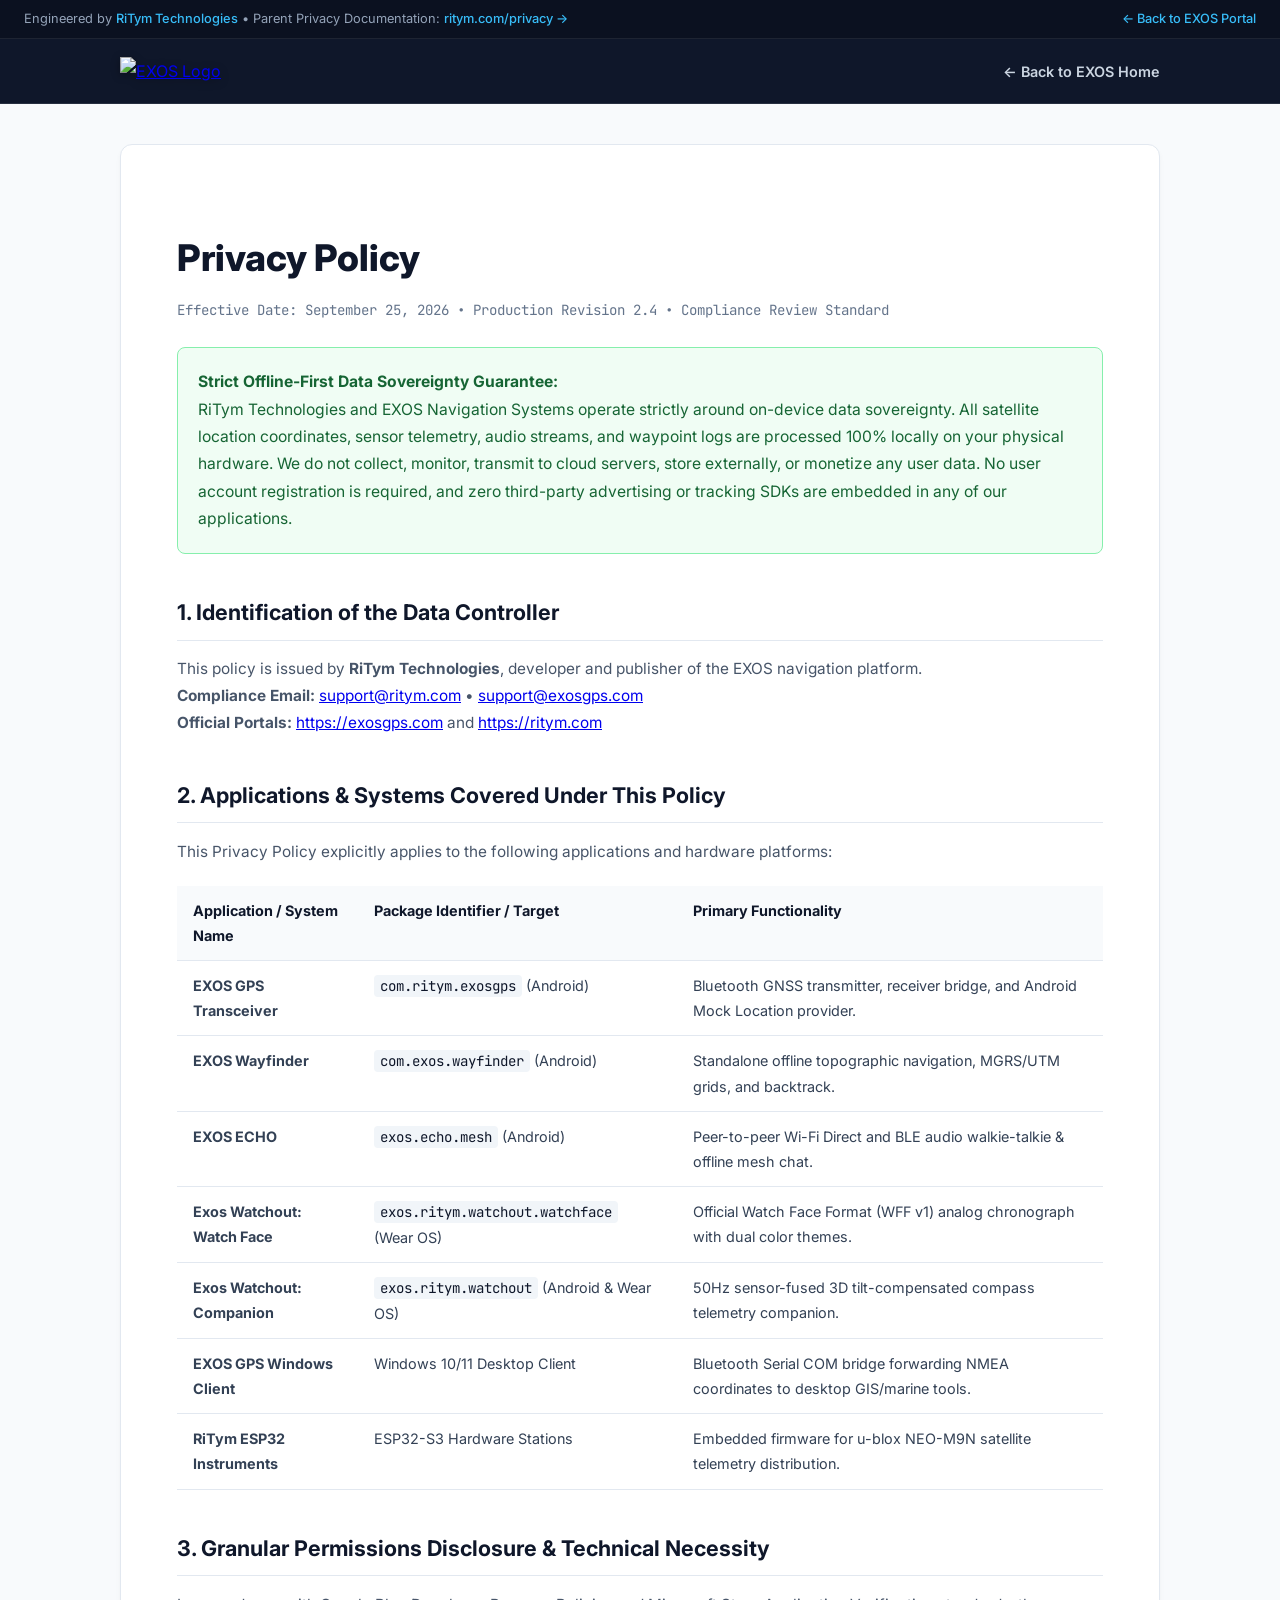
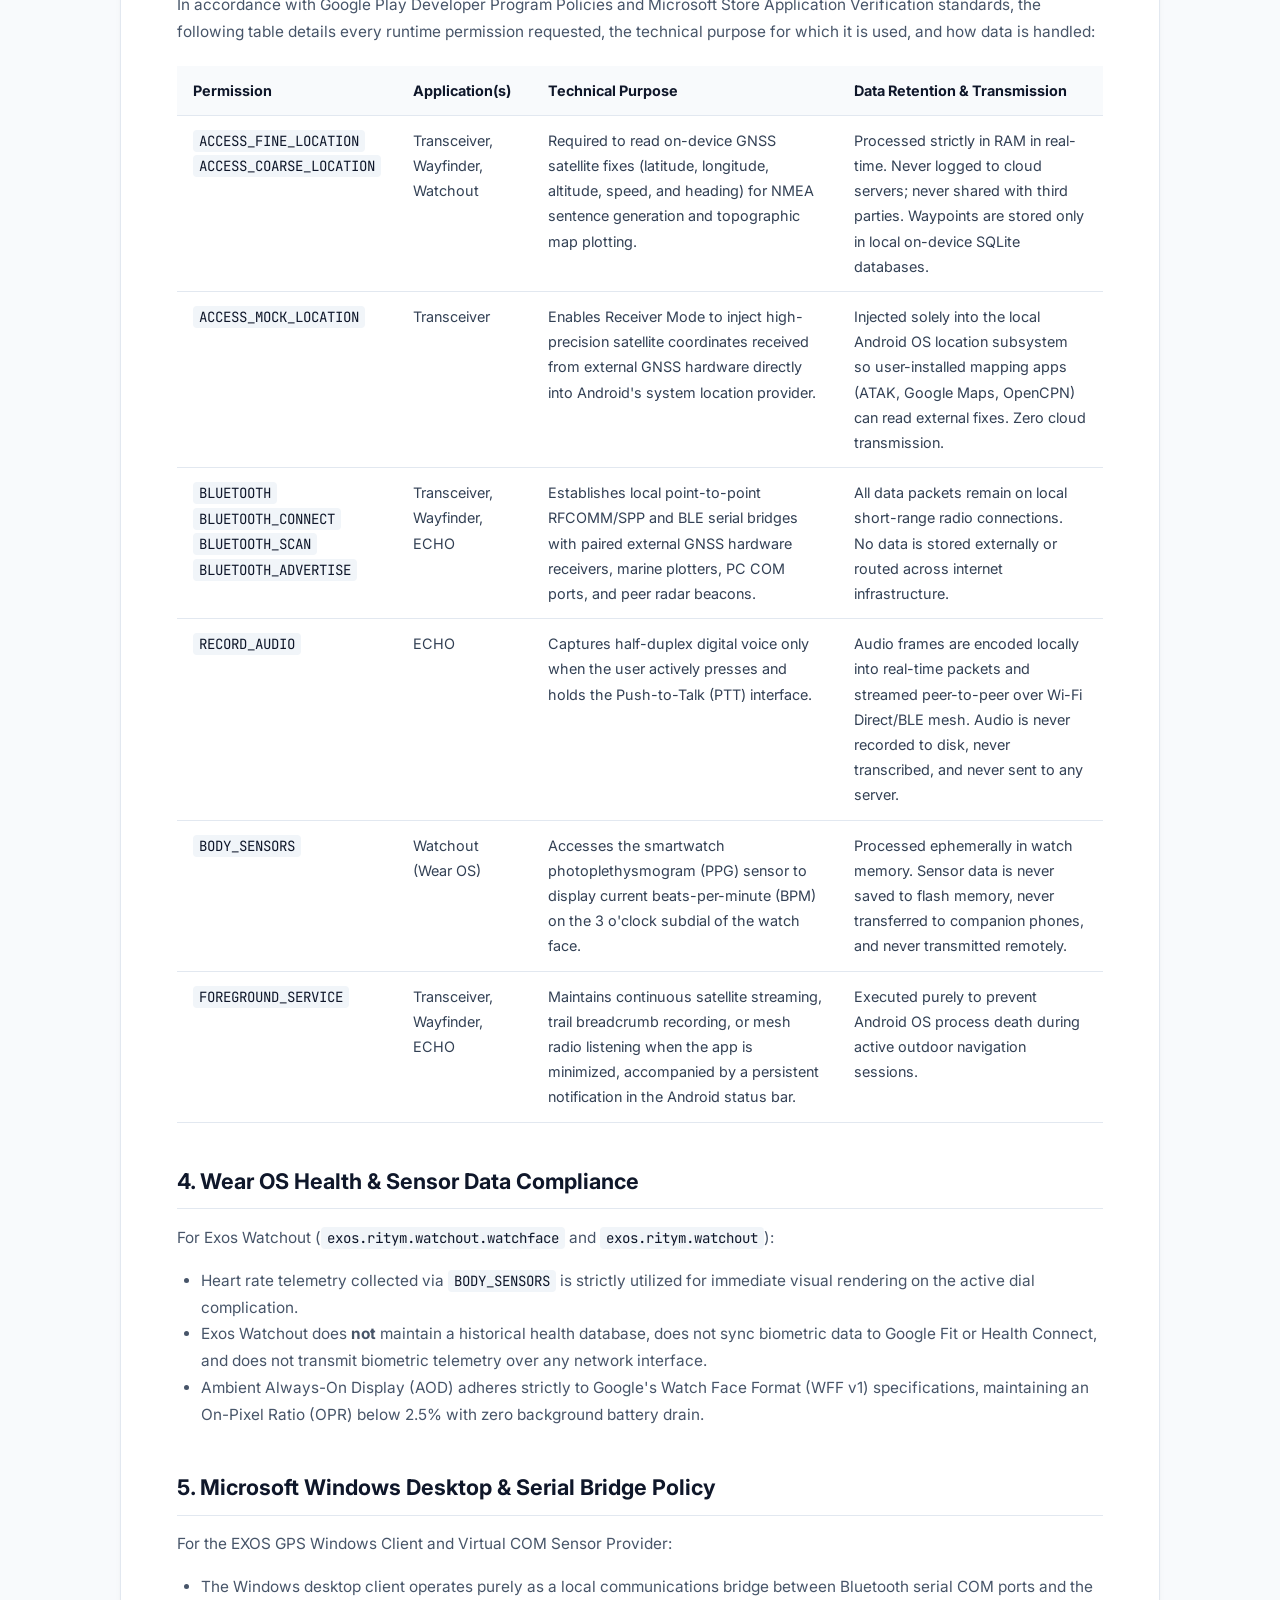
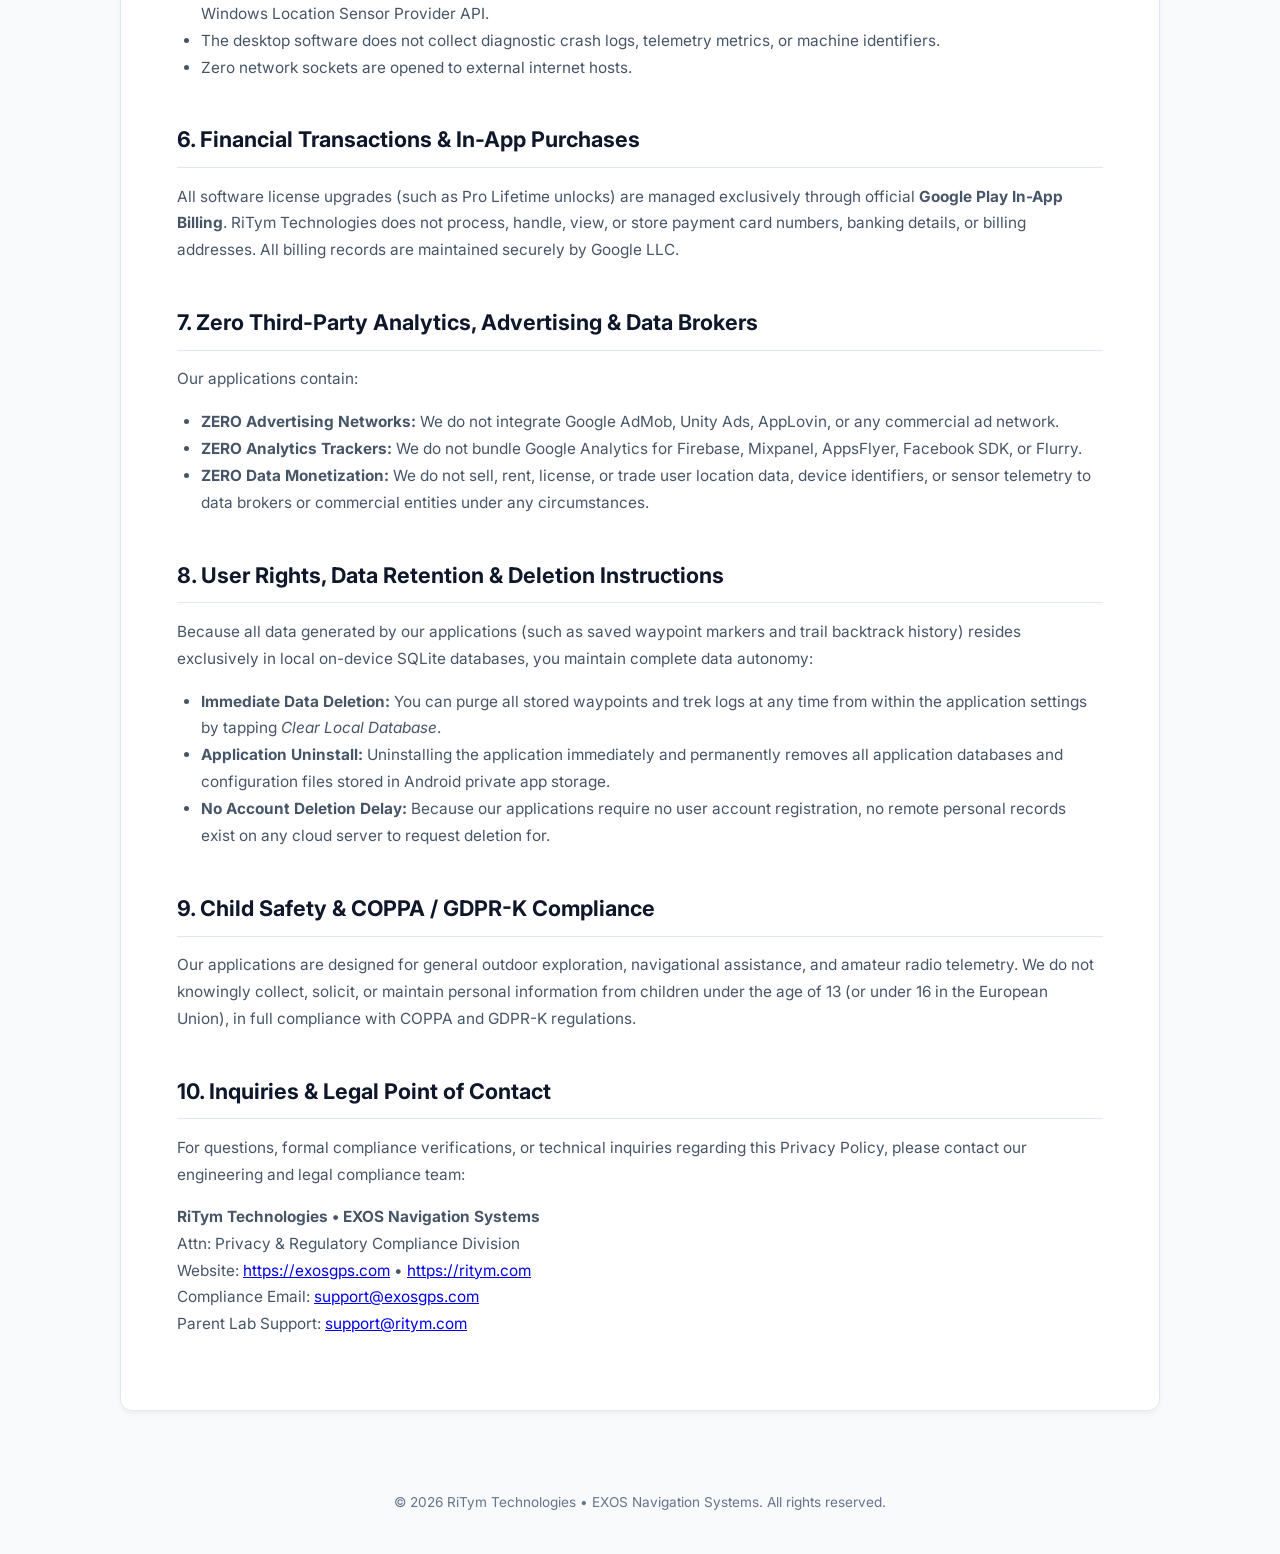
==== privacy/index.html @ 60f0d751 "Enhance logo sizing and readability of Advanced Navigation Systems subtext" ====
<!DOCTYPE html>
<html lang="en">
<head>
  <meta charset="UTF-8">
  <meta name="viewport" content="width=device-width, initial-scale=1.0, maximum-scale=5.0, viewport-fit=cover">
  <title>Privacy Policy | EXOS Navigation Systems & RiTym Technologies</title>
  <meta name="description" content="Official Privacy Policy for EXOS Navigation Systems and RiTym Technologies. Formatted for compliance with Google Play Developer Policies, Wear OS Data Policy, and Microsoft standards.">
  <link rel="icon" type="image/png" href="assets/exos_logo_dark.png">
  <link rel="preconnect" href="https://fonts.googleapis.com">
  <link rel="preconnect" href="https://fonts.gstatic.com" crossorigin>
  <link href="https://fonts.googleapis.com/css2?family=Inter:wght@400;500;600;700;800&family=JetBrains+Mono:wght@400;500;600&display=swap" rel="stylesheet">
  <style>
    *, *::before, *::after { box-sizing: border-box; }
    body { font-family: 'Inter', sans-serif; line-height: 1.75; color: #334155; margin: 0; padding: 0; background-color: #f8fafc; -webkit-font-smoothing: antialiased; }
    .top-bar { background-color: #0b1120; color: #94a3b8; font-size: 0.8rem; padding: 8px 24px; border-bottom: 1px solid rgba(255,255,255,0.08); display: flex; justify-content: space-between; align-items: center; }
    .top-bar a { color: #38bdf8; text-decoration: none; font-weight: 500; }
    .header { background: #0f172a; color: #fff; padding: 18px 24px; border-bottom: 1px solid rgba(255,255,255,0.1); }
    .header-container { max-width: 1040px; margin: 0 auto; display: flex; align-items: center; justify-content: space-between; }
    .header img { height: 48px; filter: drop-shadow(0 2px 4px rgba(0,0,0,0.35)); }
    .content-wrap { max-width: 1040px; margin: 40px auto; background: #fff; padding: 56px; border-radius: 12px; border: 1px solid #e2e8f0; box-shadow: 0 4px 6px -1px rgba(0,0,0,0.05); }
    h1 { color: #0f172a; font-size: 2.3rem; margin-bottom: 8px; font-weight: 800; }
    .meta-badge { color: #64748b; font-size: 0.88rem; margin-bottom: 24px; display: block; font-family: 'JetBrains Mono', monospace; }
    h2 { color: #0f172a; font-size: 1.35rem; margin-top: 40px; margin-bottom: 14px; border-bottom: 1px solid #e2e8f0; padding-bottom: 8px; }
    p, li { font-size: 0.96rem; color: #475569; }
    ul { padding-left: 24px; margin-bottom: 20px; }
    .guarantee-box { background: #f0fdf4; border: 1px solid #86efac; border-radius: 8px; padding: 20px; margin: 24px 0; color: #166534; font-size: 0.98rem; }
    .table-wrap { overflow-x: auto; margin: 20px 0; -webkit-overflow-scrolling: touch; }
    table { width: 100%; border-collapse: collapse; text-align: left; font-size: 0.9rem; min-width: 620px; }
    th, td { padding: 12px 16px; border-bottom: 1px solid #e2e8f0; vertical-align: top; }
    th { background: #f8fafc; font-weight: 700; color: #0f172a; }
    code { font-family: 'JetBrains Mono', monospace; background: #f1f5f9; padding: 2px 6px; border-radius: 4px; font-size: 0.88rem; color: #0f172a; }
    .footer { text-align: center; padding: 40px 20px; font-size: 0.85rem; color: #64748b; }
    @media (max-width: 768px) {
      .top-bar { flex-direction: column; gap: 4px; text-align: center; }
      .content-wrap { padding: 24px 16px; margin: 20px 12px; }
      h1 { font-size: 1.8rem; }
      .header img { height: 38px; }
    }
  </style>
</head>
<body>
  <div class="top-bar">
    <div>
      <span>Engineered by </span><a href="https://ritym.com" target="_blank">RiTym Technologies</a><span> &bull; Parent Privacy Documentation: </span><a href="https://ritym.com/privacy.html" target="_blank">ritym.com/privacy &rarr;</a>
    </div>
    <div>
      <a href="index.html">&larr; Back to EXOS Portal</a>
    </div>
  </div>
  <header class="header">
    <div class="header-container">
      <a href="index.html"><img src="assets/exos_logo_dark.png" alt="EXOS Logo"></a>
      <a href="index.html" style="color:#cbd5e1; text-decoration:none; font-size:0.9rem; font-weight:600;">&larr; Back to EXOS Home</a>
    </div>
  </header>

  <div class="content-wrap">
    <h1>Privacy Policy</h1>
    <span class="meta-badge">Effective Date: September 25, 2026 &bull; Production Revision 2.4 &bull; Compliance Review Standard</span>

    <div class="guarantee-box">
      <strong>Strict Offline-First Data Sovereignty Guarantee:</strong><br>
      RiTym Technologies and EXOS Navigation Systems operate strictly around on-device data sovereignty. All satellite location coordinates, sensor telemetry, audio streams, and waypoint logs are processed 100% locally on your physical hardware. We do not collect, monitor, transmit to cloud servers, store externally, or monetize any user data. No user account registration is required, and zero third-party advertising or tracking SDKs are embedded in any of our applications.
    </div>

    <h2>1. Identification of the Data Controller</h2>
    <p>
      This policy is issued by <strong>RiTym Technologies</strong>, developer and publisher of the EXOS navigation platform.<br>
      <strong>Compliance Email:</strong> <a href="mailto:support@ritym.com">support@ritym.com</a> &bull; <a href="mailto:support@exosgps.com">support@exosgps.com</a><br>
      <strong>Official Portals:</strong> <a href="https://exosgps.com">https://exosgps.com</a> and <a href="https://ritym.com">https://ritym.com</a>
    </p>

    <h2>2. Applications & Systems Covered Under This Policy</h2>
    <p>This Privacy Policy explicitly applies to the following applications and hardware platforms:</p>
    <div class="table-wrap">
      <table>
        <thead>
          <tr>
            <th>Application / System Name</th>
            <th>Package Identifier / Target</th>
            <th>Primary Functionality</th>
          </tr>
        </thead>
        <tbody>
          <tr>
            <td><strong>EXOS GPS Transceiver</strong></td>
            <td><code>com.ritym.exosgps</code> (Android)</td>
            <td>Bluetooth GNSS transmitter, receiver bridge, and Android Mock Location provider.</td>
          </tr>
          <tr>
            <td><strong>EXOS Wayfinder</strong></td>
            <td><code>com.exos.wayfinder</code> (Android)</td>
            <td>Standalone offline topographic navigation, MGRS/UTM grids, and backtrack.</td>
          </tr>
          <tr>
            <td><strong>EXOS ECHO</strong></td>
            <td><code>exos.echo.mesh</code> (Android)</td>
            <td>Peer-to-peer Wi-Fi Direct and BLE audio walkie-talkie & offline mesh chat.</td>
          </tr>
          <tr>
            <td><strong>Exos Watchout: Watch Face</strong></td>
            <td><code>exos.ritym.watchout.watchface</code> (Wear OS)</td>
            <td>Official Watch Face Format (WFF v1) analog chronograph with dual color themes.</td>
          </tr>
          <tr>
            <td><strong>Exos Watchout: Companion</strong></td>
            <td><code>exos.ritym.watchout</code> (Android & Wear OS)</td>
            <td>50Hz sensor-fused 3D tilt-compensated compass telemetry companion.</td>
          </tr>
          <tr>
            <td><strong>EXOS GPS Windows Client</strong></td>
            <td>Windows 10/11 Desktop Client</td>
            <td>Bluetooth Serial COM bridge forwarding NMEA coordinates to desktop GIS/marine tools.</td>
          </tr>
          <tr>
            <td><strong>RiTym ESP32 Instruments</strong></td>
            <td>ESP32-S3 Hardware Stations</td>
            <td>Embedded firmware for u-blox NEO-M9N satellite telemetry distribution.</td>
          </tr>
        </tbody>
      </table>
    </div>

    <h2>3. Granular Permissions Disclosure & Technical Necessity</h2>
    <p>In accordance with Google Play Developer Program Policies and Microsoft Store Application Verification standards, the following table details every runtime permission requested, the technical purpose for which it is used, and how data is handled:</p>

    <div class="table-wrap">
      <table>
        <thead>
          <tr>
            <th>Permission</th>
            <th>Application(s)</th>
            <th>Technical Purpose</th>
            <th>Data Retention & Transmission</th>
          </tr>
        </thead>
        <tbody>
          <tr>
            <td><code>ACCESS_FINE_LOCATION</code><br><code>ACCESS_COARSE_LOCATION</code></td>
            <td>Transceiver,<br>Wayfinder,<br>Watchout</td>
            <td>Required to read on-device GNSS satellite fixes (latitude, longitude, altitude, speed, and heading) for NMEA sentence generation and topographic map plotting.</td>
            <td>Processed strictly in RAM in real-time. Never logged to cloud servers; never shared with third parties. Waypoints are stored only in local on-device SQLite databases.</td>
          </tr>
          <tr>
            <td><code>ACCESS_MOCK_LOCATION</code></td>
            <td>Transceiver</td>
            <td>Enables Receiver Mode to inject high-precision satellite coordinates received from external GNSS hardware directly into Android's system location provider.</td>
            <td>Injected solely into the local Android OS location subsystem so user-installed mapping apps (ATAK, Google Maps, OpenCPN) can read external fixes. Zero cloud transmission.</td>
          </tr>
          <tr>
            <td><code>BLUETOOTH</code><br><code>BLUETOOTH_CONNECT</code><br><code>BLUETOOTH_SCAN</code><br><code>BLUETOOTH_ADVERTISE</code></td>
            <td>Transceiver,<br>Wayfinder,<br>ECHO</td>
            <td>Establishes local point-to-point RFCOMM/SPP and BLE serial bridges with paired external GNSS hardware receivers, marine plotters, PC COM ports, and peer radar beacons.</td>
            <td>All data packets remain on local short-range radio connections. No data is stored externally or routed across internet infrastructure.</td>
          </tr>
          <tr>
            <td><code>RECORD_AUDIO</code></td>
            <td>ECHO</td>
            <td>Captures half-duplex digital voice only when the user actively presses and holds the Push-to-Talk (PTT) interface.</td>
            <td>Audio frames are encoded locally into real-time packets and streamed peer-to-peer over Wi-Fi Direct/BLE mesh. Audio is never recorded to disk, never transcribed, and never sent to any server.</td>
          </tr>
          <tr>
            <td><code>BODY_SENSORS</code></td>
            <td>Watchout (Wear OS)</td>
            <td>Accesses the smartwatch photoplethysmogram (PPG) sensor to display current beats-per-minute (BPM) on the 3 o'clock subdial of the watch face.</td>
            <td>Processed ephemerally in watch memory. Sensor data is never saved to flash memory, never transferred to companion phones, and never transmitted remotely.</td>
          </tr>
          <tr>
            <td><code>FOREGROUND_SERVICE</code></td>
            <td>Transceiver,<br>Wayfinder,<br>ECHO</td>
            <td>Maintains continuous satellite streaming, trail breadcrumb recording, or mesh radio listening when the app is minimized, accompanied by a persistent notification in the Android status bar.</td>
            <td>Executed purely to prevent Android OS process death during active outdoor navigation sessions.</td>
          </tr>
        </tbody>
      </table>
    </div>

    <h2>4. Wear OS Health & Sensor Data Compliance</h2>
    <p>For Exos Watchout (<code>exos.ritym.watchout.watchface</code> and <code>exos.ritym.watchout</code>):</p>
    <ul>
      <li>Heart rate telemetry collected via <code>BODY_SENSORS</code> is strictly utilized for immediate visual rendering on the active dial complication.</li>
      <li>Exos Watchout does <strong>not</strong> maintain a historical health database, does not sync biometric data to Google Fit or Health Connect, and does not transmit biometric telemetry over any network interface.</li>
      <li>Ambient Always-On Display (AOD) adheres strictly to Google's Watch Face Format (WFF v1) specifications, maintaining an On-Pixel Ratio (OPR) below 2.5% with zero background battery drain.</li>
    </ul>

    <h2>5. Microsoft Windows Desktop & Serial Bridge Policy</h2>
    <p>For the EXOS GPS Windows Client and Virtual COM Sensor Provider:</p>
    <ul>
      <li>The Windows desktop client operates purely as a local communications bridge between Bluetooth serial COM ports and the Windows Location Sensor Provider API.</li>
      <li>The desktop software does not collect diagnostic crash logs, telemetry metrics, or machine identifiers.</li>
      <li>Zero network sockets are opened to external internet hosts.</li>
    </ul>

    <h2>6. Financial Transactions & In-App Purchases</h2>
    <p>All software license upgrades (such as Pro Lifetime unlocks) are managed exclusively through official <strong>Google Play In-App Billing</strong>. RiTym Technologies does not process, handle, view, or store payment card numbers, banking details, or billing addresses. All billing records are maintained securely by Google LLC.</p>

    <h2>7. Zero Third-Party Analytics, Advertising & Data Brokers</h2>
    <p>Our applications contain:</p>
    <ul>
      <li><strong>ZERO Advertising Networks:</strong> We do not integrate Google AdMob, Unity Ads, AppLovin, or any commercial ad network.</li>
      <li><strong>ZERO Analytics Trackers:</strong> We do not bundle Google Analytics for Firebase, Mixpanel, AppsFlyer, Facebook SDK, or Flurry.</li>
      <li><strong>ZERO Data Monetization:</strong> We do not sell, rent, license, or trade user location data, device identifiers, or sensor telemetry to data brokers or commercial entities under any circumstances.</li>
    </ul>

    <h2>8. User Rights, Data Retention & Deletion Instructions</h2>
    <p>Because all data generated by our applications (such as saved waypoint markers and trail backtrack history) resides exclusively in local on-device SQLite databases, you maintain complete data autonomy:</p>
    <ul>
      <li><strong>Immediate Data Deletion:</strong> You can purge all stored waypoints and trek logs at any time from within the application settings by tapping <em>Clear Local Database</em>.</li>
      <li><strong>Application Uninstall:</strong> Uninstalling the application immediately and permanently removes all application databases and configuration files stored in Android private app storage.</li>
      <li><strong>No Account Deletion Delay:</strong> Because our applications require no user account registration, no remote personal records exist on any cloud server to request deletion for.</li>
    </ul>

    <h2>9. Child Safety & COPPA / GDPR-K Compliance</h2>
    <p>Our applications are designed for general outdoor exploration, navigational assistance, and amateur radio telemetry. We do not knowingly collect, solicit, or maintain personal information from children under the age of 13 (or under 16 in the European Union), in full compliance with COPPA and GDPR-K regulations.</p>

    <h2>10. Inquiries & Legal Point of Contact</h2>
    <p>For questions, formal compliance verifications, or technical inquiries regarding this Privacy Policy, please contact our engineering and legal compliance team:</p>
    <p>
      <strong>RiTym Technologies &bull; EXOS Navigation Systems</strong><br>
      Attn: Privacy & Regulatory Compliance Division<br>
      Website: <a href="https://exosgps.com">https://exosgps.com</a> &bull; <a href="https://ritym.com">https://ritym.com</a><br>
      Compliance Email: <a href="mailto:support@exosgps.com">support@exosgps.com</a><br>
      Parent Lab Support: <a href="mailto:support@ritym.com">support@ritym.com</a>
    </p>
  </div>

  <footer class="footer">
    &copy; 2026 RiTym Technologies &bull; EXOS Navigation Systems. All rights reserved.
  </footer>
</body>
</html>
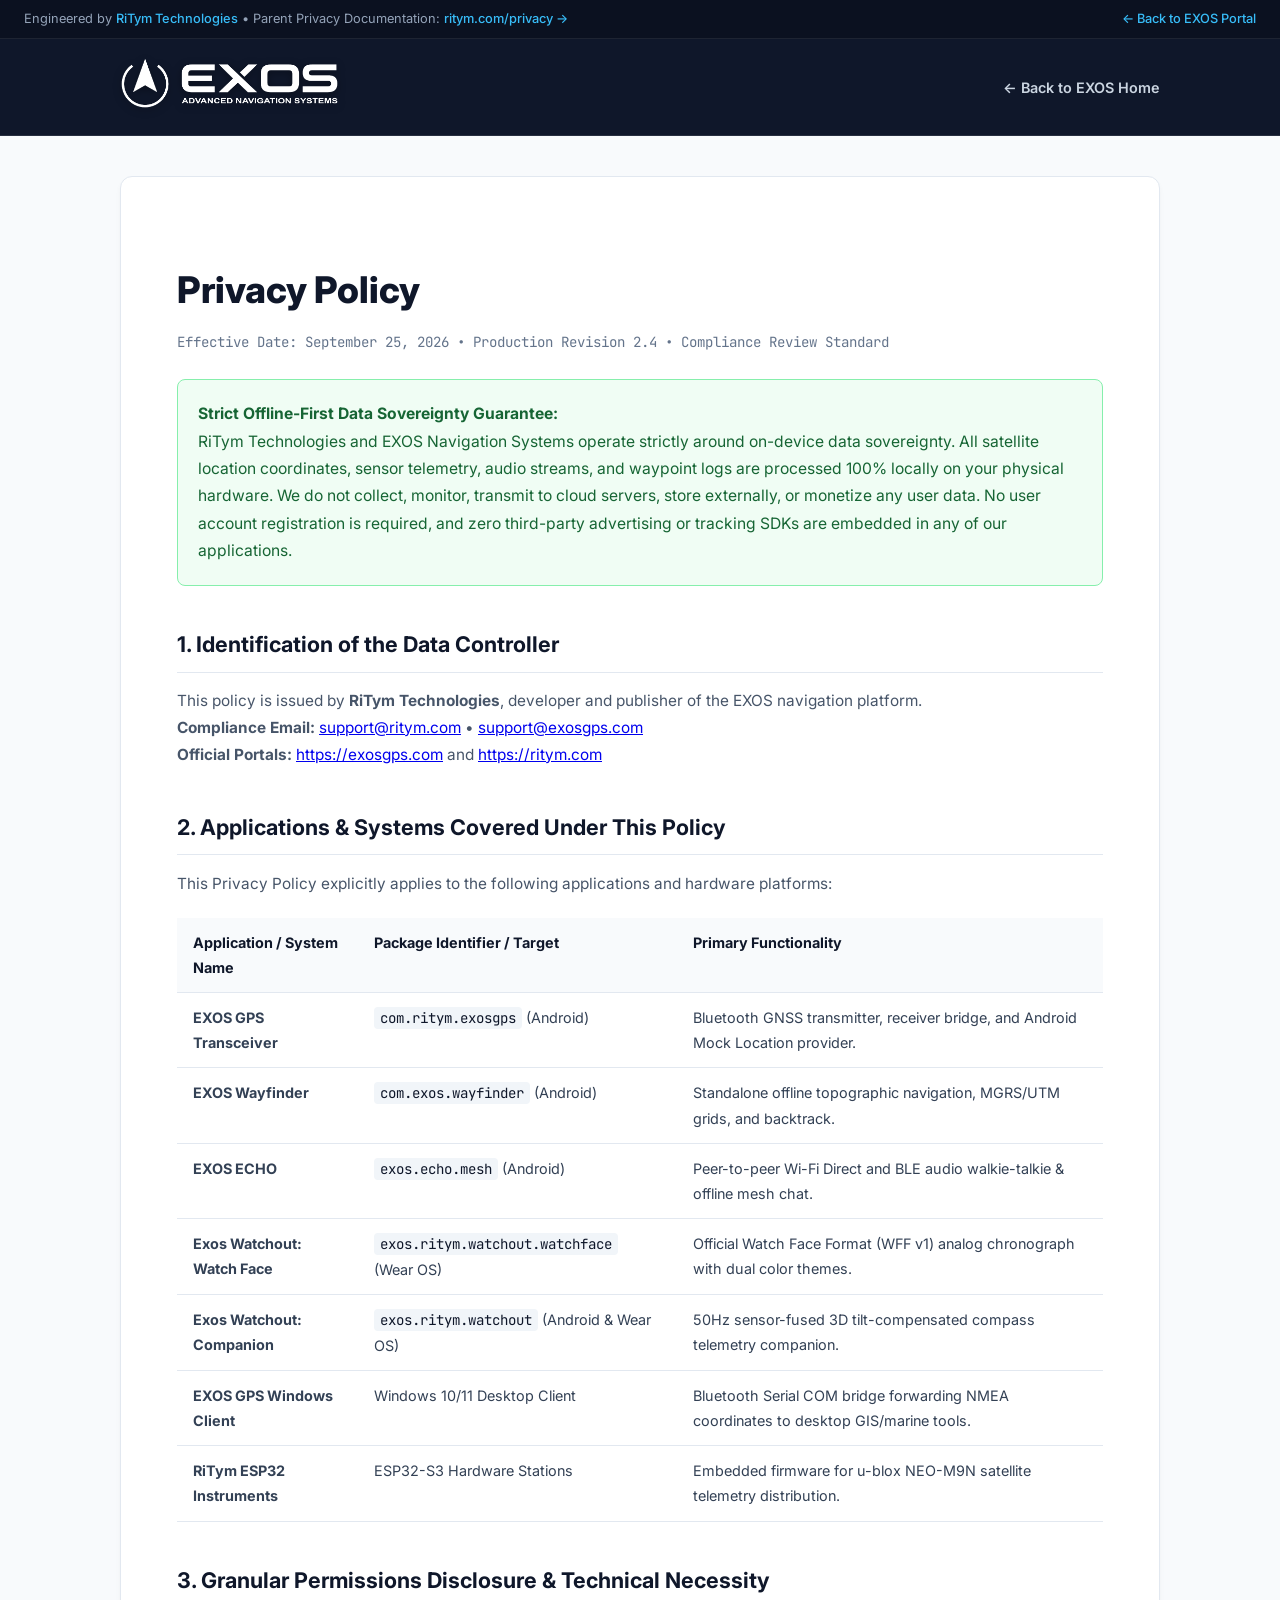
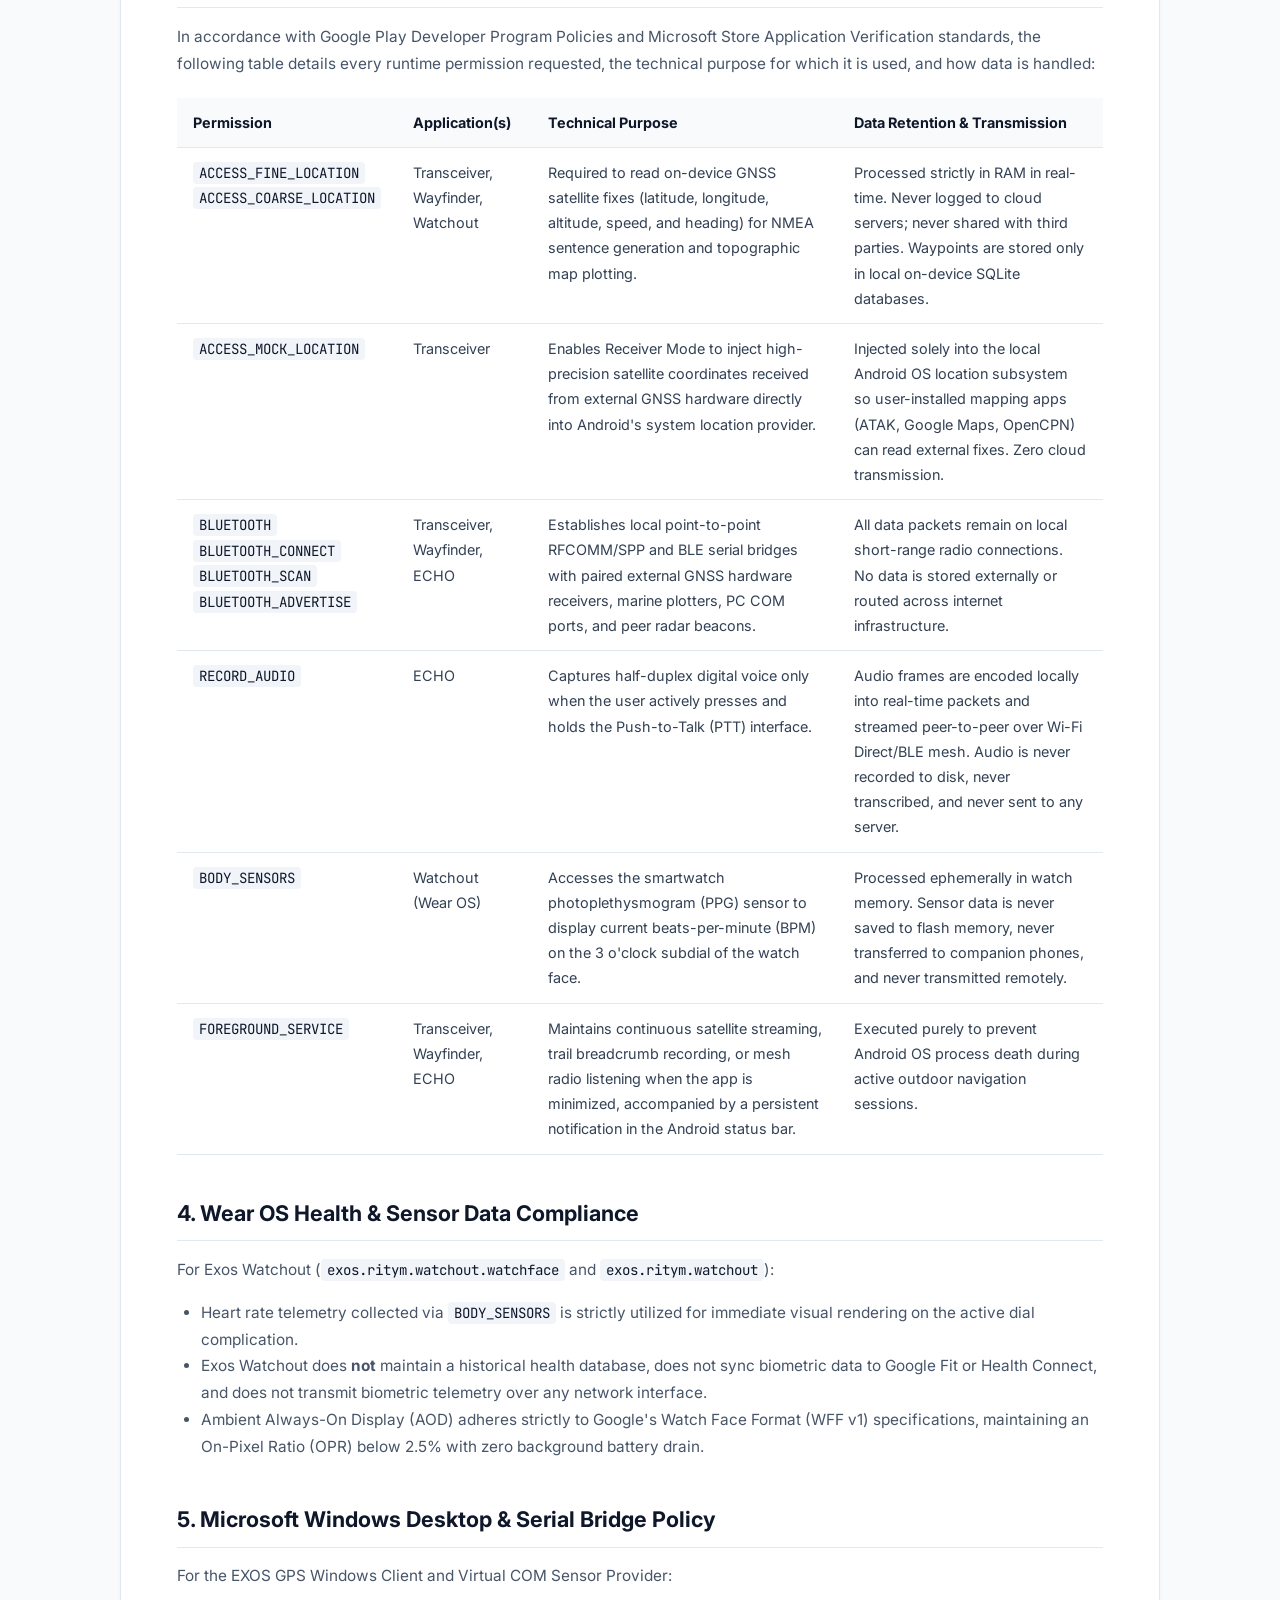
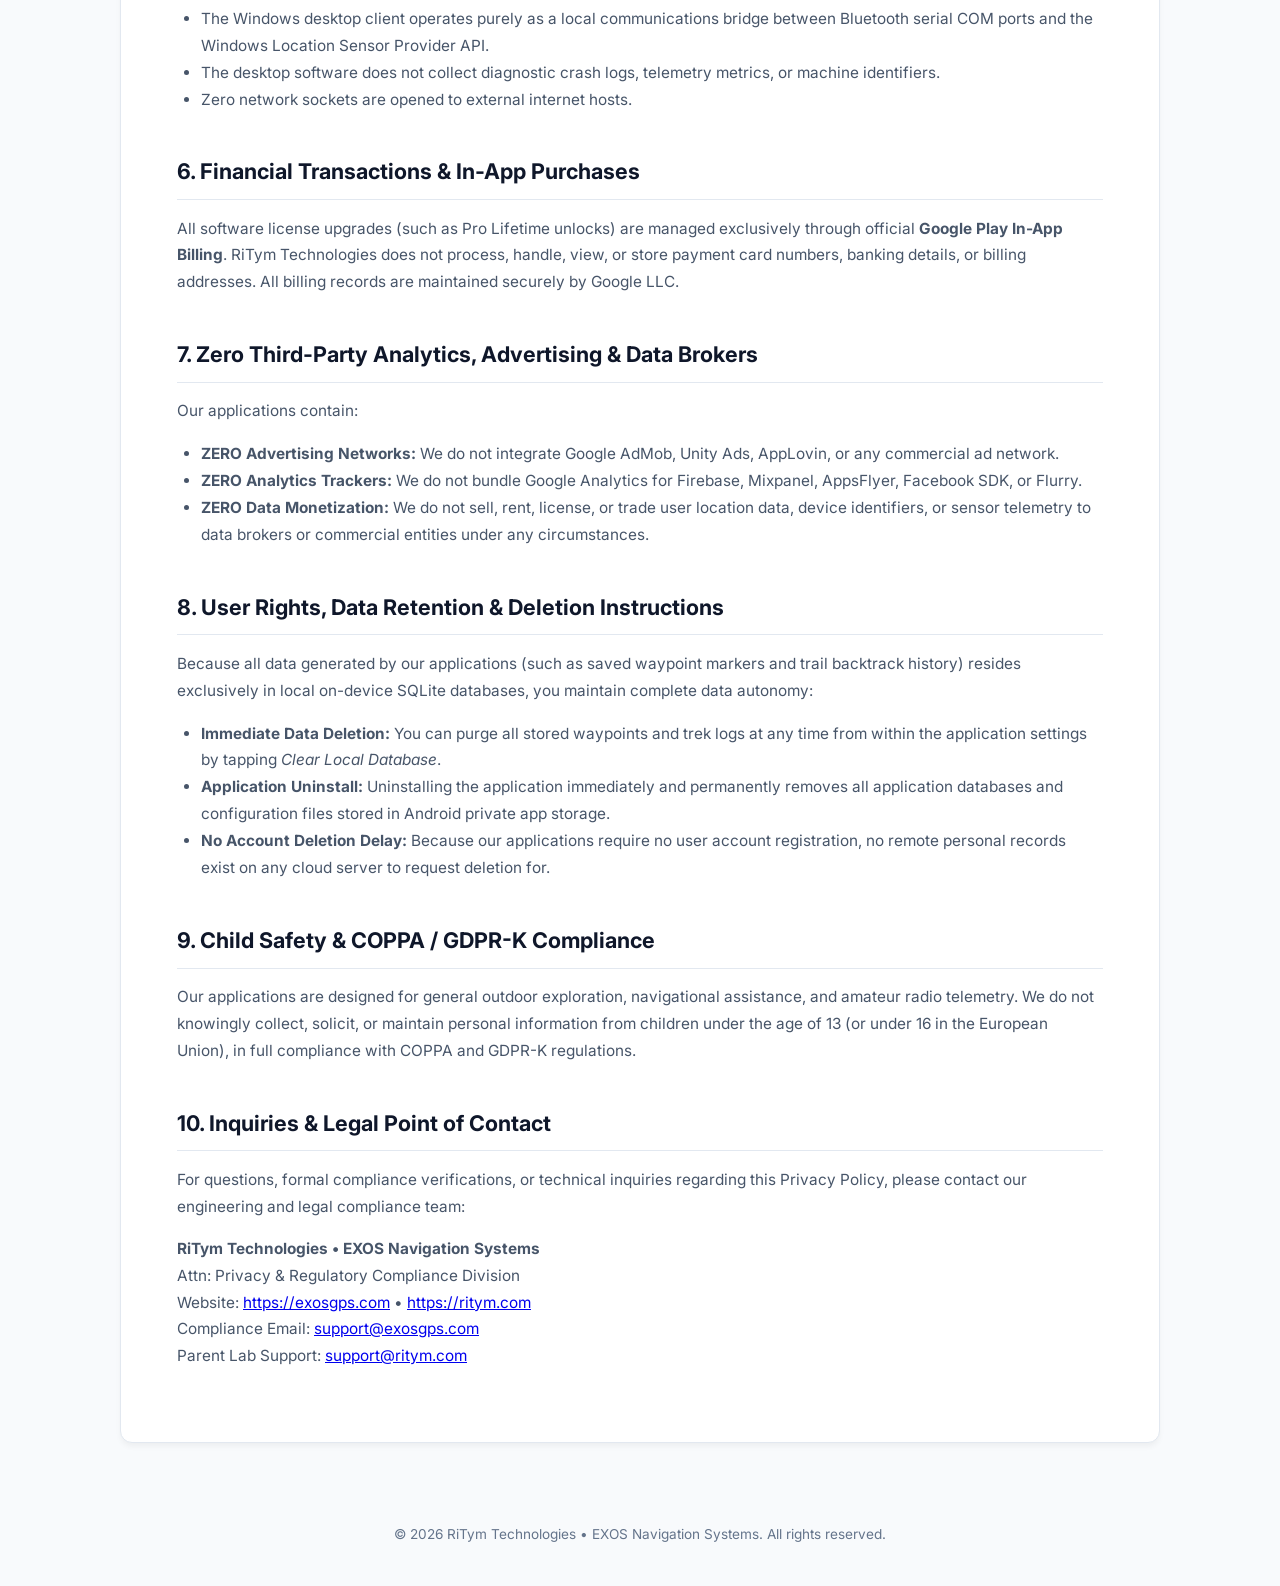
==== commit 5999b17e: "Enhance logo sizing and readability of Advanced Navigation Systems subtext" ====
--- a/privacy/index.html
+++ b/privacy/index.html
@@ -5,7 +5,7 @@
   <meta name="viewport" content="width=device-width, initial-scale=1.0, maximum-scale=5.0, viewport-fit=cover">
   <title>Privacy Policy | EXOS Navigation Systems & RiTym Technologies</title>
   <meta name="description" content="Official Privacy Policy for EXOS Navigation Systems and RiTym Technologies. Formatted for compliance with Google Play Developer Policies, Wear OS Data Policy, and Microsoft standards.">
-  <link rel="icon" type="image/png" href="assets/exos_logo_dark.png">
+  <link rel="icon" type="image/png" href="/assets/exos_logo_dark.png">
   <link rel="preconnect" href="https://fonts.googleapis.com">
   <link rel="preconnect" href="https://fonts.gstatic.com" crossorigin>
   <link href="https://fonts.googleapis.com/css2?family=Inter:wght@400;500;600;700;800&family=JetBrains+Mono:wght@400;500;600&display=swap" rel="stylesheet">
@@ -16,7 +16,7 @@
     .top-bar a { color: #38bdf8; text-decoration: none; font-weight: 500; }
     .header { background: #0f172a; color: #fff; padding: 18px 24px; border-bottom: 1px solid rgba(255,255,255,0.1); }
     .header-container { max-width: 1040px; margin: 0 auto; display: flex; align-items: center; justify-content: space-between; }
-    .header img { height: 48px; filter: drop-shadow(0 2px 4px rgba(0,0,0,0.35)); }
+    .header img { height: 52px; width: auto; filter: drop-shadow(0 2px 4px rgba(0,0,0,0.35)); }
     .content-wrap { max-width: 1040px; margin: 40px auto; background: #fff; padding: 56px; border-radius: 12px; border: 1px solid #e2e8f0; box-shadow: 0 4px 6px -1px rgba(0,0,0,0.05); }
     h1 { color: #0f172a; font-size: 2.3rem; margin-bottom: 8px; font-weight: 800; }
     .meta-badge { color: #64748b; font-size: 0.88rem; margin-bottom: 24px; display: block; font-family: 'JetBrains Mono', monospace; }
@@ -44,13 +44,13 @@
       <span>Engineered by </span><a href="https://ritym.com" target="_blank">RiTym Technologies</a><span> &bull; Parent Privacy Documentation: </span><a href="https://ritym.com/privacy.html" target="_blank">ritym.com/privacy &rarr;</a>
     </div>
     <div>
-      <a href="index.html">&larr; Back to EXOS Portal</a>
+      <a href="/">&larr; Back to EXOS Portal</a>
     </div>
   </div>
   <header class="header">
     <div class="header-container">
-      <a href="index.html"><img src="assets/exos_logo_dark.png" alt="EXOS Logo"></a>
-      <a href="index.html" style="color:#cbd5e1; text-decoration:none; font-size:0.9rem; font-weight:600;">&larr; Back to EXOS Home</a>
+      <a href="/"><img src="/assets/exos_logo_dark.png" alt="EXOS Logo"></a>
+      <a href="/" style="color:#cbd5e1; text-decoration:none; font-size:0.9rem; font-weight:600;">&larr; Back to EXOS Home</a>
     </div>
   </header>
 
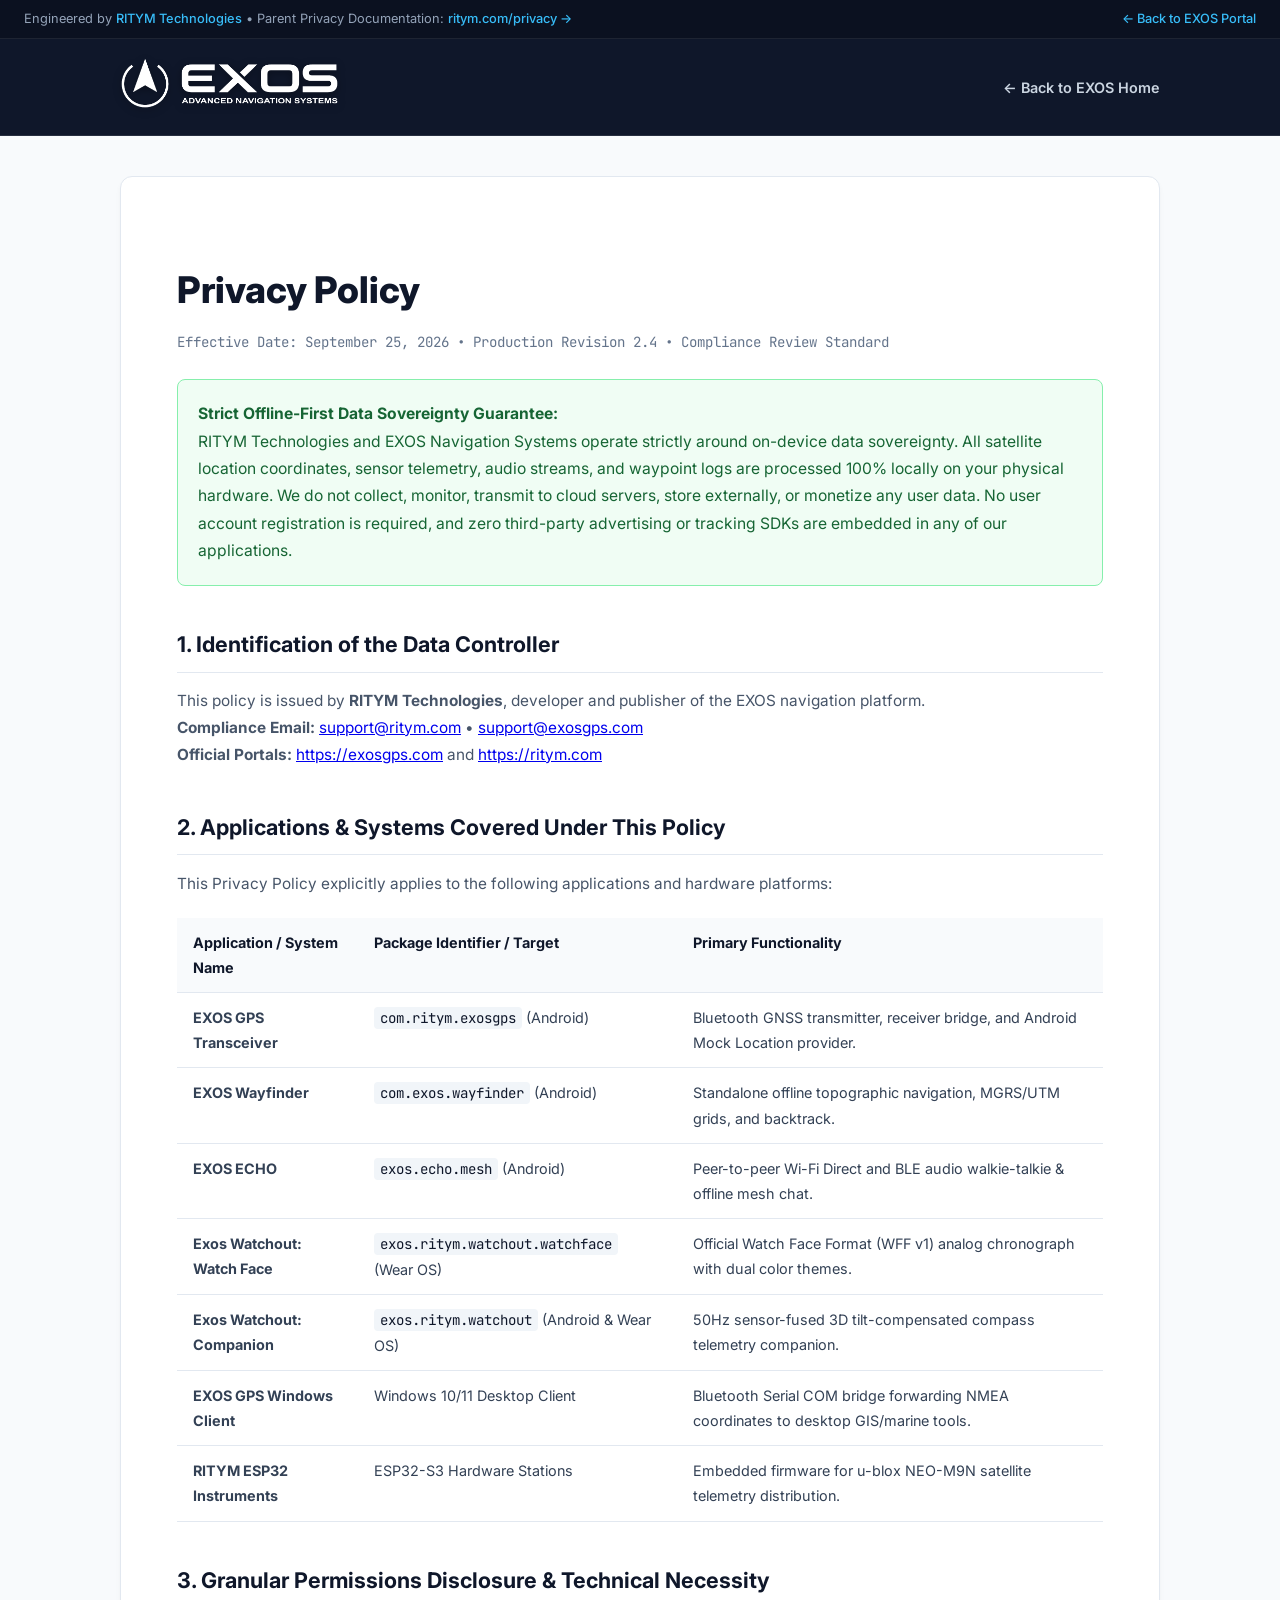
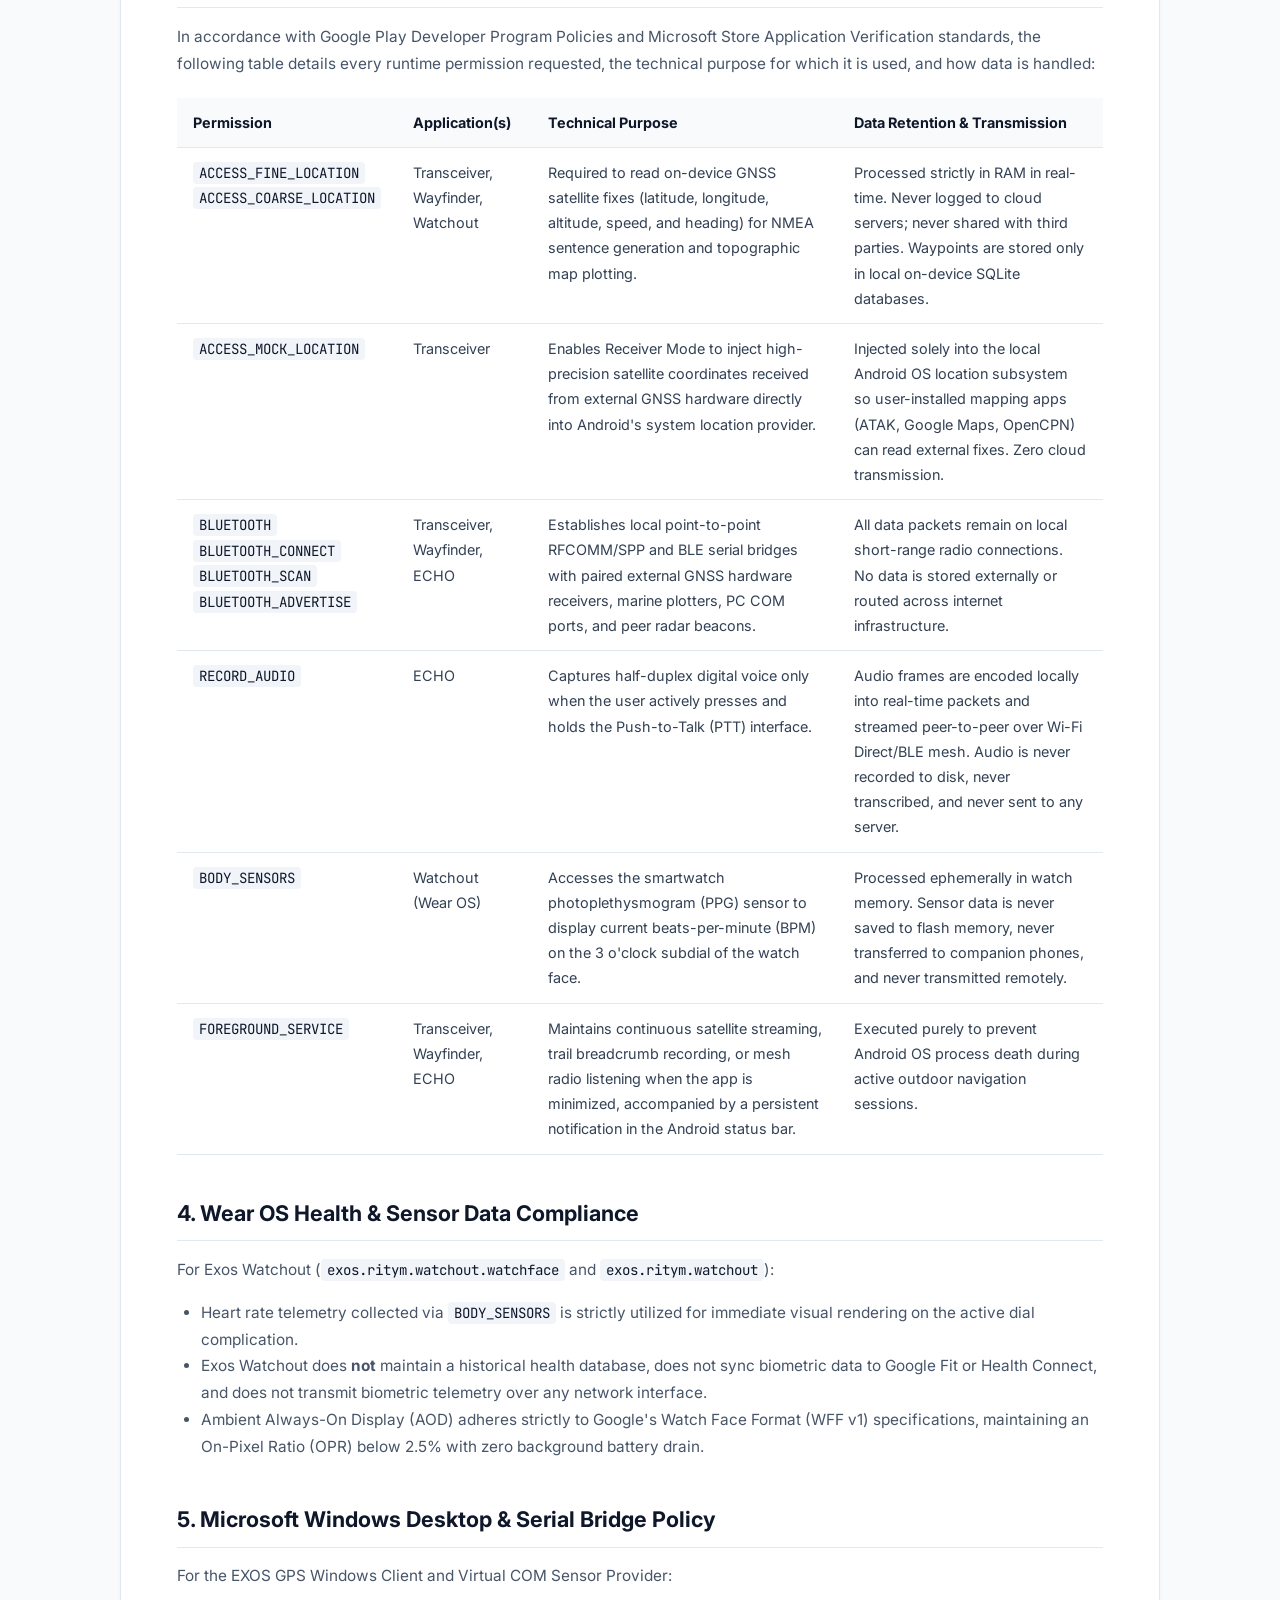
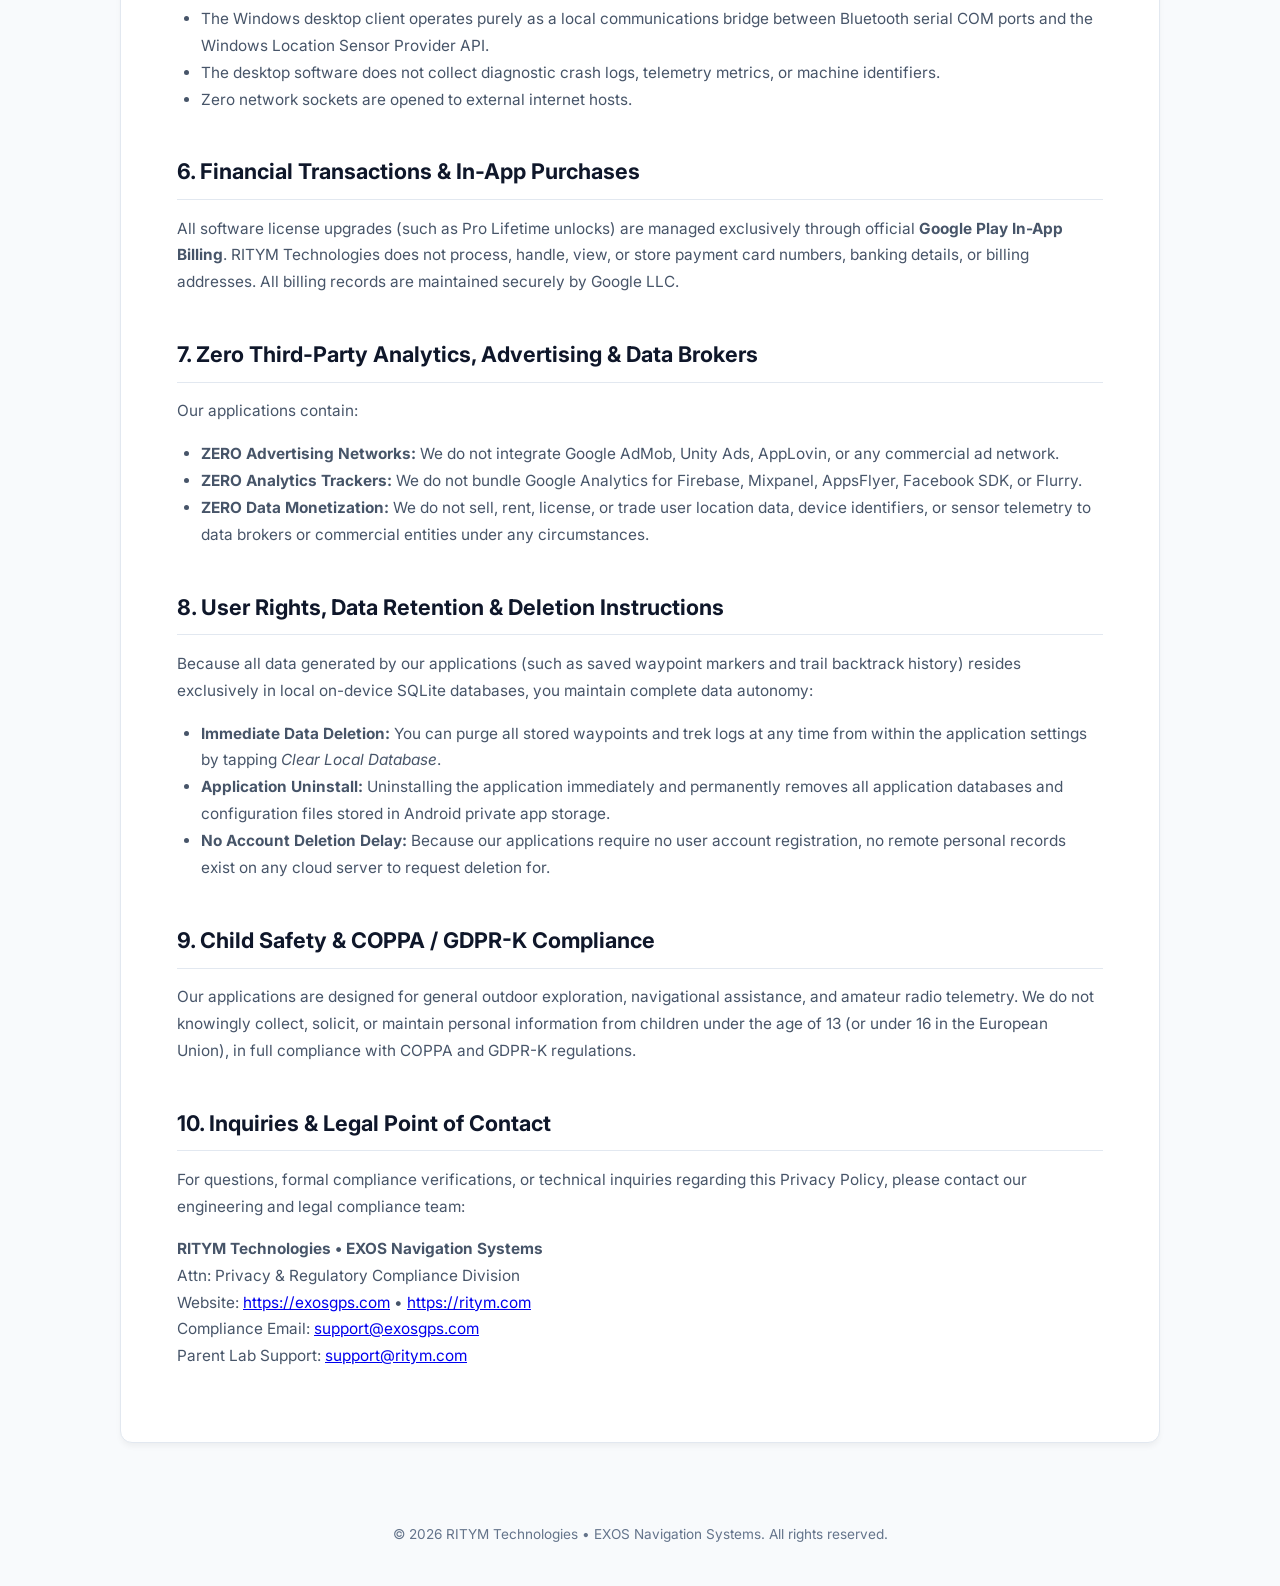
==== commit 1db5f88a: "feat(branding): update company name to RITYM Technologies and add exosgps.com copyright and live sna" ====
--- a/privacy/index.html
+++ b/privacy/index.html
@@ -3,8 +3,8 @@
 <head>
   <meta charset="UTF-8">
   <meta name="viewport" content="width=device-width, initial-scale=1.0, maximum-scale=5.0, viewport-fit=cover">
-  <title>Privacy Policy | EXOS Navigation Systems & RiTym Technologies</title>
-  <meta name="description" content="Official Privacy Policy for EXOS Navigation Systems and RiTym Technologies. Formatted for compliance with Google Play Developer Policies, Wear OS Data Policy, and Microsoft standards.">
+  <title>Privacy Policy | EXOS Navigation Systems & RITYM Technologies</title>
+  <meta name="description" content="Official Privacy Policy for EXOS Navigation Systems and RITYM Technologies. Formatted for compliance with Google Play Developer Policies, Wear OS Data Policy, and Microsoft standards.">
   <link rel="icon" type="image/png" href="/assets/exos_logo_dark.png">
   <link rel="preconnect" href="https://fonts.googleapis.com">
   <link rel="preconnect" href="https://fonts.gstatic.com" crossorigin>
@@ -41,7 +41,7 @@
 <body>
   <div class="top-bar">
     <div>
-      <span>Engineered by </span><a href="https://ritym.com" target="_blank">RiTym Technologies</a><span> &bull; Parent Privacy Documentation: </span><a href="https://ritym.com/privacy.html" target="_blank">ritym.com/privacy &rarr;</a>
+      <span>Engineered by </span><a href="https://ritym.com" target="_blank">RITYM Technologies</a><span> &bull; Parent Privacy Documentation: </span><a href="https://ritym.com/privacy.html" target="_blank">ritym.com/privacy &rarr;</a>
     </div>
     <div>
       <a href="/">&larr; Back to EXOS Portal</a>
@@ -60,12 +60,12 @@
 
     <div class="guarantee-box">
       <strong>Strict Offline-First Data Sovereignty Guarantee:</strong><br>
-      RiTym Technologies and EXOS Navigation Systems operate strictly around on-device data sovereignty. All satellite location coordinates, sensor telemetry, audio streams, and waypoint logs are processed 100% locally on your physical hardware. We do not collect, monitor, transmit to cloud servers, store externally, or monetize any user data. No user account registration is required, and zero third-party advertising or tracking SDKs are embedded in any of our applications.
+      RITYM Technologies and EXOS Navigation Systems operate strictly around on-device data sovereignty. All satellite location coordinates, sensor telemetry, audio streams, and waypoint logs are processed 100% locally on your physical hardware. We do not collect, monitor, transmit to cloud servers, store externally, or monetize any user data. No user account registration is required, and zero third-party advertising or tracking SDKs are embedded in any of our applications.
     </div>
 
     <h2>1. Identification of the Data Controller</h2>
     <p>
-      This policy is issued by <strong>RiTym Technologies</strong>, developer and publisher of the EXOS navigation platform.<br>
+      This policy is issued by <strong>RITYM Technologies</strong>, developer and publisher of the EXOS navigation platform.<br>
       <strong>Compliance Email:</strong> <a href="mailto:support@ritym.com">support@ritym.com</a> &bull; <a href="mailto:support@exosgps.com">support@exosgps.com</a><br>
       <strong>Official Portals:</strong> <a href="https://exosgps.com">https://exosgps.com</a> and <a href="https://ritym.com">https://ritym.com</a>
     </p>
@@ -113,7 +113,7 @@
             <td>Bluetooth Serial COM bridge forwarding NMEA coordinates to desktop GIS/marine tools.</td>
           </tr>
           <tr>
-            <td><strong>RiTym ESP32 Instruments</strong></td>
+            <td><strong>RITYM ESP32 Instruments</strong></td>
             <td>ESP32-S3 Hardware Stations</td>
             <td>Embedded firmware for u-blox NEO-M9N satellite telemetry distribution.</td>
           </tr>
@@ -192,7 +192,7 @@
     </ul>
 
     <h2>6. Financial Transactions & In-App Purchases</h2>
-    <p>All software license upgrades (such as Pro Lifetime unlocks) are managed exclusively through official <strong>Google Play In-App Billing</strong>. RiTym Technologies does not process, handle, view, or store payment card numbers, banking details, or billing addresses. All billing records are maintained securely by Google LLC.</p>
+    <p>All software license upgrades (such as Pro Lifetime unlocks) are managed exclusively through official <strong>Google Play In-App Billing</strong>. RITYM Technologies does not process, handle, view, or store payment card numbers, banking details, or billing addresses. All billing records are maintained securely by Google LLC.</p>
 
     <h2>7. Zero Third-Party Analytics, Advertising & Data Brokers</h2>
     <p>Our applications contain:</p>
@@ -216,7 +216,7 @@
     <h2>10. Inquiries & Legal Point of Contact</h2>
     <p>For questions, formal compliance verifications, or technical inquiries regarding this Privacy Policy, please contact our engineering and legal compliance team:</p>
     <p>
-      <strong>RiTym Technologies &bull; EXOS Navigation Systems</strong><br>
+      <strong>RITYM Technologies &bull; EXOS Navigation Systems</strong><br>
       Attn: Privacy & Regulatory Compliance Division<br>
       Website: <a href="https://exosgps.com">https://exosgps.com</a> &bull; <a href="https://ritym.com">https://ritym.com</a><br>
       Compliance Email: <a href="mailto:support@exosgps.com">support@exosgps.com</a><br>
@@ -225,7 +225,7 @@
   </div>
 
   <footer class="footer">
-    &copy; 2026 RiTym Technologies &bull; EXOS Navigation Systems. All rights reserved.
+    &copy; 2026 RITYM Technologies &bull; EXOS Navigation Systems. All rights reserved.
   </footer>
 </body>
 </html>
